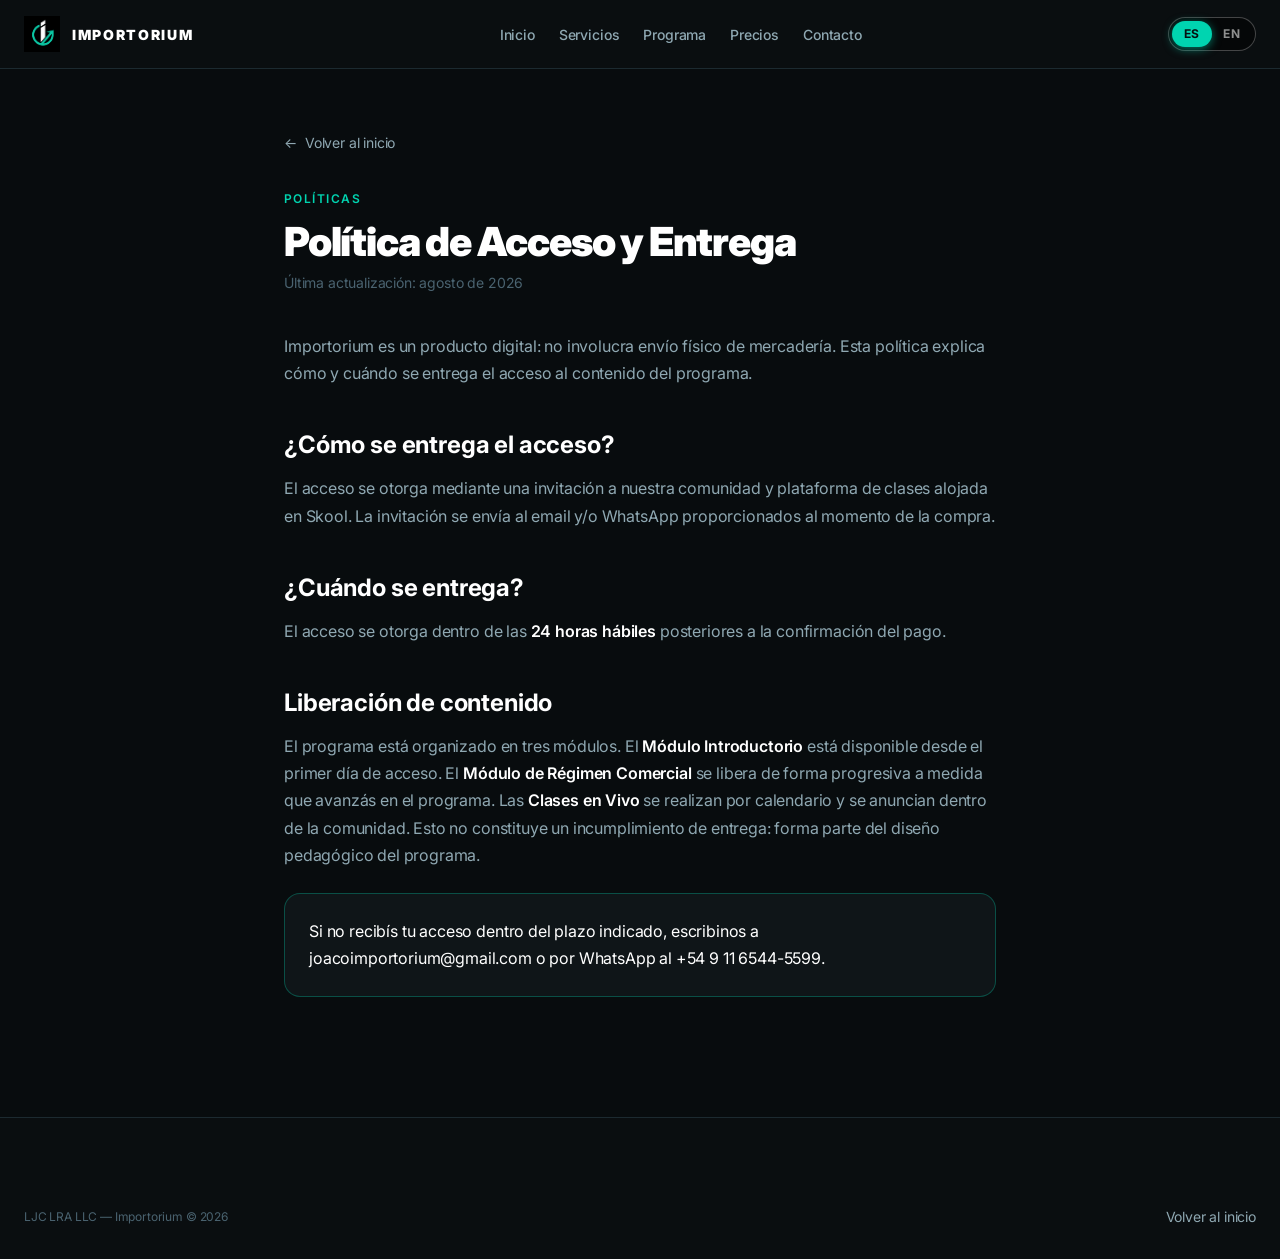
==== politica-acceso-entrega.html @ 56c343ae "v2" ====
<!DOCTYPE html>
<html lang="es">
<head>
  <meta charset="UTF-8">
  <meta name="viewport" content="width=device-width, initial-scale=1.0">
  <meta name="description" content="Política de Acceso y Entrega de Importorium." data-i18n-attr="content:meta.description.acceso">
  <title data-i18n="meta.title.acceso">Política de Acceso y Entrega | Importorium</title>

  <link rel="preconnect" href="https://fonts.googleapis.com">
  <link rel="preconnect" href="https://fonts.gstatic.com" crossorigin>
  <link href="https://fonts.googleapis.com/css2?family=Inter:wght@300;400;500;600;700;800;900&display=swap" rel="stylesheet">

  <link rel="stylesheet" href="css/reset.css">
  <link rel="stylesheet" href="css/tokens.css">
  <link rel="stylesheet" href="css/base.css">
  <link rel="stylesheet" href="css/navbar.css?v=2">
  <link rel="stylesheet" href="css/legal.css">
  <link rel="stylesheet" href="css/footer.css">
  <link rel="stylesheet" href="css/utilities.css">

  <link rel="icon" type="image/png" href="assets/logo.png">
</head>
<body>

  <header class="navbar" id="navbar">
    <div class="container navbar__inner">
      <a href="index.html#inicio" class="navbar__logo">
        <img src="assets/logo.png" alt="Importorium Logo" class="navbar__logo-img">
        <span class="navbar__logo-text">IMPORTORIUM</span>
      </a>
      <nav class="navbar__nav" aria-label="Navegación principal" data-i18n-attr="aria-label:common.nav_aria">
        <ul class="navbar__links">
          <li><a href="index.html#inicio" class="navbar__link" data-i18n="common.nav.inicio">Inicio</a></li>
          <li><a href="index.html#servicios" class="navbar__link" data-i18n="common.nav.servicios">Servicios</a></li>
          <li><a href="index.html#programa" class="navbar__link" data-i18n="common.nav.programa">Programa</a></li>
          <li><a href="index.html#precios" class="navbar__link" data-i18n="common.nav.precios">Precios</a></li>
          <li><a href="index.html#contacto" class="navbar__link" data-i18n="common.nav.contacto">Contacto</a></li>
        </ul>
      </nav>
      <div class="navbar__actions">
        <div class="lang-switch" role="group" aria-label="Seleccionar idioma" data-i18n-attr="aria-label:common.lang_group_aria">
          <span class="lang-switch__thumb" aria-hidden="true"></span>
          <button type="button" class="lang-switch__btn" data-lang="es">ES</button>
          <button type="button" class="lang-switch__btn" data-lang="en">EN</button>
        </div>
        <button class="navbar__hamburger" aria-label="Abrir menú" aria-expanded="false" data-i18n-attr="aria-label:common.hamburger_aria">
          <span></span><span></span><span></span>
        </button>
      </div>
    </div>
  </header>

  <main class="legal">
    <div class="legal__container">
      <a href="index.html#inicio" class="legal__back">← <span data-i18n="legal.back">Volver al inicio</span></a>
      <span class="legal__eyebrow" data-i18n="legal.eyebrow_politicas">Políticas</span>
      <h1 class="legal__title" data-i18n="acceso.h1">Política de Acceso y Entrega</h1>
      <p class="legal__updated" data-i18n="legal.updated">Última actualización: agosto de 2026</p>

      <div class="legal__body">
        <p data-i18n="acceso.p_intro">
          Importorium es un producto digital: no involucra envío físico de mercadería.
          Esta política explica cómo y cuándo se entrega el acceso al contenido del programa.
        </p>

        <h2 data-i18n="acceso.h2_como">¿Cómo se entrega el acceso?</h2>
        <p data-i18n="acceso.p_como">
          El acceso se otorga mediante una invitación a nuestra comunidad y plataforma de
          clases alojada en Skool. La invitación se envía al email y/o WhatsApp
          proporcionados al momento de la compra.
        </p>

        <h2 data-i18n="acceso.h2_cuando">¿Cuándo se entrega?</h2>
        <p data-i18n="acceso.p_cuando">
          El acceso se otorga dentro de las <strong>24 horas hábiles</strong> posteriores
          a la confirmación del pago.
        </p>

        <h2 data-i18n="acceso.h2_liberacion">Liberación de contenido</h2>
        <p data-i18n="acceso.p_liberacion">
          El programa está organizado en tres módulos. El <strong>Módulo Introductorio</strong>
          está disponible desde el primer día de acceso. El <strong>Módulo de Régimen
          Comercial</strong> se libera de forma progresiva a medida que avanzás en el
          programa. Las <strong>Clases en Vivo</strong> se realizan por calendario y se
          anuncian dentro de la comunidad. Esto no constituye un incumplimiento de entrega:
          forma parte del diseño pedagógico del programa.
        </p>

        <div class="legal__callout">
          <p data-i18n="acceso.callout">
            Si no recibís tu acceso dentro del plazo indicado, escribinos a
            <a href="mailto:joacoimportorium@gmail.com" class="hero__link">joacoimportorium@gmail.com</a>
            o por WhatsApp al
            <a href="https://wa.me/5491165445599" target="_blank" rel="noopener" class="hero__link">+54 9 11 6544-5599</a>.
          </p>
        </div>
      </div>
    </div>
  </main>

  <footer class="footer">
    <div class="container">
      <div class="footer__bottom">
        <span class="footer__legal-name"><span data-i18n="common.footer.placeholder_razon">LJC LRA LLC</span><span data-i18n="common.footer.copyright"> — Importorium © 2026</span></span>
        <a href="index.html#inicio" class="footer__link" data-i18n="common.footer.back_home">Volver al inicio</a>
      </div>
    </div>
  </footer>

  <script src="js/i18n.js"></script>
  <script src="js/main.js"></script>
</body>
</html>
---- css/tokens.css ----
:root {
  /* Backgrounds */
  --color-bg-base:       #080C0E;
  --color-bg-card:       #0F1518;
  --color-bg-card-alt:   #131A1E;
  --color-bg-nav:        #0A0E10;

  /* Brand / Accent */
  --color-accent:        #00D4B0;
  --color-accent-hover:  #00BFA0;
  --color-accent-glow:   rgba(0, 212, 176, 0.15);

  /* Texto */
  --color-text-primary:  #FFFFFF;
  --color-text-secondary:#8FA8B2;
  --color-text-muted:    #4A6370;

  /* Bordes */
  --color-border:        #1C2A30;
  --color-border-accent: rgba(0, 212, 176, 0.3);

  /* Estados */
  --color-star:          #00D4B0;

  /* Gradientes */
  --gradient-hero-overlay: linear-gradient(
    to right,
    rgba(8, 12, 14, 1) 0%,
    rgba(8, 12, 14, 0.85) 40%,
    rgba(8, 12, 14, 0) 70%
  );
  --gradient-glow-teal: radial-gradient(
    ellipse at center,
    rgba(0, 212, 176, 0.12) 0%,
    transparent 70%
  );

  /* Typography */
  --font-family-base: 'Inter', -apple-system, BlinkMacSystemFont, sans-serif;

  --text-xs:    0.75rem;
  --text-sm:    0.875rem;
  --text-base:  1rem;
  --text-md:    1.125rem;
  --text-lg:    1.25rem;
  --text-xl:    1.5rem;
  --text-2xl:   2rem;
  --text-3xl:   2.5rem;
  --text-4xl:   3rem;
  --text-5xl:   3.75rem;
  --text-hero:  4.25rem;

  --font-regular:    400;
  --font-medium:     500;
  --font-semibold:   600;
  --font-bold:       700;
  --font-extrabold:  800;
  --font-black:      900;

  --lh-tight:   1.1;
  --lh-snug:    1.25;
  --lh-normal:  1.5;
  --lh-relaxed: 1.7;

  --ls-tight:   -0.03em;
  --ls-normal:  -0.01em;
  --ls-wide:    0.05em;
  --ls-widest:  0.12em;

  /* Spacing (8px system) */
  --space-1:   0.25rem;
  --space-2:   0.5rem;
  --space-3:   0.75rem;
  --space-4:   1rem;
  --space-5:   1.25rem;
  --space-6:   1.5rem;
  --space-8:   2rem;
  --space-10:  2.5rem;
  --space-12:  3rem;
  --space-16:  4rem;
  --space-20:  5rem;
  --space-24:  6rem;

  /* Border radius */
  --radius-sm:   6px;
  --radius-md:   10px;
  --radius-lg:   16px;
  --radius-xl:   24px;
  --radius-full: 9999px;

  /* Shadows */
  --shadow-card: 0 4px 24px rgba(0, 0, 0, 0.4);
  --shadow-accent: 0 0 24px rgba(0, 212, 176, 0.25);
  --shadow-btn:  0 4px 20px rgba(0, 212, 176, 0.35);

  /* Container */
  --container-max: 1280px;
  --container-padding: 1.5rem;
}
---- css/base.css ----
body {
  font-family: var(--font-family-base);
  background-color: var(--color-bg-base);
  color: var(--color-text-primary);
  font-size: var(--text-base);
  line-height: var(--lh-normal);
  letter-spacing: var(--ls-normal);
}

.container {
  width: 100%;
  max-width: var(--container-max);
  margin-inline: auto;
  padding-inline: var(--container-padding);
}

/* Buttons */
.btn {
  display: inline-flex;
  align-items: center;
  gap: var(--space-2);
  font-family: var(--font-family-base);
  font-weight: var(--font-semibold);
  border-radius: var(--radius-md);
  cursor: pointer;
  transition: all 0.2s ease;
  white-space: nowrap;
  letter-spacing: var(--ls-normal);
  border: none;
}

.btn--sm {
  padding: var(--space-2) var(--space-4);
  font-size: var(--text-sm);
  border-radius: var(--radius-md);
}

.btn--lg {
  padding: 0.875rem var(--space-8);
  font-size: var(--text-base);
  border-radius: var(--radius-md);
}

.btn--primary {
  background-color: var(--color-accent);
  color: #051010;
  box-shadow: var(--shadow-btn);
}

.btn--primary:hover {
  background-color: var(--color-accent-hover);
  box-shadow: 0 6px 28px rgba(0, 212, 176, 0.45);
  transform: translateY(-1px);
}

.btn--primary:active {
  transform: translateY(0);
}

.btn--ghost {
  background-color: transparent;
  color: var(--color-text-primary);
  border: none;
}

.btn--ghost:hover {
  color: var(--color-accent);
}

.btn svg {
  flex-shrink: 0;
}

/* Scroll animations */
[data-animate] {
  opacity: 0;
  transform: translateY(20px);
  transition: opacity 0.6s ease, transform 0.6s ease;
}

[data-animate].is-visible {
  opacity: 1;
  transform: translateY(0);
}

[data-animate]:nth-child(1) { transition-delay: 0ms; }
[data-animate]:nth-child(2) { transition-delay: 80ms; }
[data-animate]:nth-child(3) { transition-delay: 160ms; }
[data-animate]:nth-child(4) { transition-delay: 240ms; }

@media (prefers-reduced-motion: reduce) {
  [data-animate] {
    opacity: 1;
    transform: none;
    transition: none;
  }
}
---- css/navbar.css ----
.navbar {
  position: fixed;
  top: 0;
  left: 0;
  right: 0;
  z-index: 100;
  background-color: var(--color-bg-nav);
  border-bottom: 1px solid var(--color-border);
  transition: background-color 0.3s ease, box-shadow 0.3s ease;
}

.navbar--scrolled {
  background-color: rgba(8, 12, 14, 0.95);
  backdrop-filter: blur(12px);
  -webkit-backdrop-filter: blur(12px);
  box-shadow: 0 4px 30px rgba(0, 0, 0, 0.5);
}

.navbar__inner {
  display: flex;
  align-items: center;
  justify-content: space-between;
  height: 68px;
  gap: var(--space-8);
}

.navbar__logo {
  display: flex;
  align-items: center;
  gap: var(--space-3);
  flex-shrink: 0;
  text-decoration: none;
}

.navbar__logo-img {
  width: 36px;
  height: 36px;
}

.navbar__logo-text {
  font-size: var(--text-sm);
  font-weight: var(--font-black);
  letter-spacing: var(--ls-widest);
  color: var(--color-text-primary);
  text-transform: uppercase;
}

.navbar__nav {
  display: flex;
  flex: 1;
  justify-content: center;
}

.navbar__links {
  display: flex;
  align-items: center;
  gap: var(--space-6);
}

.navbar__link {
  font-size: var(--text-sm);
  font-weight: var(--font-medium);
  color: var(--color-text-secondary);
  text-decoration: none;
  transition: color 0.2s ease;
  padding-block: var(--space-2);
  position: relative;
}

.navbar__link:hover {
  color: var(--color-text-primary);
}

.navbar__link--active {
  color: var(--color-accent);
}

.navbar__link--active::after {
  content: '';
  position: absolute;
  bottom: -4px;
  left: 0;
  right: 0;
  height: 2px;
  background: var(--color-accent);
  border-radius: var(--radius-full);
}

.navbar__actions {
  display: flex;
  align-items: center;
  gap: var(--space-4);
  flex-shrink: 0;
}

.navbar__login {
  font-size: var(--text-sm);
  font-weight: var(--font-medium);
  color: var(--color-text-secondary);
  transition: color 0.2s ease;
}

.navbar__login:hover {
  color: var(--color-text-primary);
}

.lang-switch {
  position: relative;
  display: flex;
  align-items: center;
  width: 88px;
  height: 34px;
  background-color: #050708;
  border: 1px solid rgba(255, 255, 255, 0.25);
  border-radius: var(--radius-full);
  padding: 3px;
  flex-shrink: 0;
  isolation: isolate;
}

.lang-switch__thumb {
  position: absolute;
  top: 3px;
  left: 3px;
  width: calc(50% - 3px);
  height: calc(100% - 6px);
  background-color: var(--color-accent);
  border-radius: var(--radius-full);
  box-shadow: 0 2px 10px rgba(0, 212, 176, 0.55);
  transition: transform 0.25s cubic-bezier(0.4, 0, 0.2, 1);
  z-index: 0;
  pointer-events: none;
}

.lang-switch--en .lang-switch__thumb {
  transform: translateX(100%);
}

.lang-switch__btn {
  position: relative;
  z-index: 1;
  flex: 1;
  display: flex;
  align-items: center;
  justify-content: center;
  height: 100%;
  font-size: var(--text-xs);
  font-weight: var(--font-bold);
  letter-spacing: var(--ls-wide);
  color: rgba(255, 255, 255, 0.55);
  border-radius: var(--radius-full);
  outline: none;
  transition: color 0.25s ease;
}

.lang-switch__btn:hover {
  color: #ffffff;
}

.lang-switch__btn:focus-visible {
  box-shadow: 0 0 0 2px var(--color-bg-nav), 0 0 0 4px var(--color-accent);
}

.lang-switch__btn.is-active {
  color: #051010;
}

.lang-switch__btn.is-active:hover {
  color: #051010;
}

.navbar__hamburger {
  display: none;
  flex-direction: column;
  gap: 5px;
  padding: var(--space-2);
}

.navbar__hamburger span {
  display: block;
  width: 22px;
  height: 2px;
  background: var(--color-text-primary);
  border-radius: var(--radius-full);
  transition: all 0.3s ease;
}

.navbar__hamburger--open span:nth-child(1) {
  transform: rotate(45deg) translate(5px, 5px);
}

.navbar__hamburger--open span:nth-child(2) {
  opacity: 0;
}

.navbar__hamburger--open span:nth-child(3) {
  transform: rotate(-45deg) translate(5px, -5px);
}

@media (max-width: 900px) {
  .navbar__nav { display: none; }
  .navbar__actions { gap: var(--space-3); }
  .navbar__login { display: none; }
  .navbar__hamburger { display: flex; }

  .navbar__nav--open {
    display: flex;
    flex-direction: column;
    position: absolute;
    top: 68px;
    left: 0;
    right: 0;
    background: var(--color-bg-nav);
    border-bottom: 1px solid var(--color-border);
    padding: var(--space-6) var(--space-6);
    gap: var(--space-5);
  }

  .navbar__nav--open .navbar__links {
    flex-direction: column;
    align-items: flex-start;
    gap: var(--space-4);
  }
}
---- css/legal.css ----
.legal {
  padding-block: calc(68px + var(--space-16)) var(--space-24);
}

.legal__container {
  max-width: 760px;
  margin-inline: auto;
  padding-inline: var(--container-padding);
}

.legal__eyebrow {
  display: inline-block;
  font-size: var(--text-xs);
  font-weight: var(--font-semibold);
  letter-spacing: var(--ls-widest);
  text-transform: uppercase;
  color: var(--color-accent);
  margin-bottom: var(--space-3);
}

.legal__title {
  font-size: var(--text-3xl);
  font-weight: var(--font-black);
  letter-spacing: var(--ls-tight);
  line-height: var(--lh-tight);
  color: var(--color-text-primary);
  margin-bottom: var(--space-2);
}

.legal__updated {
  font-size: var(--text-sm);
  color: var(--color-text-muted);
  margin-bottom: var(--space-10);
}

.legal__body h2 {
  font-size: var(--text-xl);
  font-weight: var(--font-bold);
  color: var(--color-text-primary);
  margin-top: var(--space-10);
  margin-bottom: var(--space-3);
}

.legal__body p {
  font-size: var(--text-base);
  color: var(--color-text-secondary);
  line-height: var(--lh-relaxed);
  margin-bottom: var(--space-4);
}

.legal__body ul {
  display: flex;
  flex-direction: column;
  gap: var(--space-2);
  margin-bottom: var(--space-4);
  padding-left: var(--space-5);
}

.legal__body li {
  font-size: var(--text-base);
  color: var(--color-text-secondary);
  line-height: var(--lh-relaxed);
  list-style: disc;
}

.legal__body strong {
  color: var(--color-text-primary);
  font-weight: var(--font-semibold);
}

.legal__callout {
  background-color: var(--color-bg-card);
  border: 1px solid var(--color-border-accent);
  border-radius: var(--radius-lg);
  padding: var(--space-6);
  margin-block: var(--space-6);
}

.legal__callout p {
  margin-bottom: 0;
  color: var(--color-text-primary);
}

.legal__back {
  display: flex;
  width: fit-content;
  align-items: center;
  gap: var(--space-2);
  font-size: var(--text-sm);
  color: var(--color-text-secondary);
  margin-bottom: var(--space-8);
}

.legal__back:hover {
  color: var(--color-accent);
}

.placeholder {
  color: #E0A93B;
  font-weight: var(--font-semibold);
}
---- css/footer.css ----
.footer {
  background-color: var(--color-bg-nav);
  border-top: 1px solid var(--color-border);
  padding-block: var(--space-16) var(--space-8);
}

.footer__grid {
  display: grid;
  grid-template-columns: 1.2fr 1fr 1fr 1fr;
  gap: var(--space-8);
  padding-bottom: var(--space-10);
  border-bottom: 1px solid var(--color-border);
}

.footer__brand {
  display: flex;
  flex-direction: column;
  gap: var(--space-3);
}

.footer__logo {
  display: flex;
  align-items: center;
  gap: var(--space-3);
}

.footer__logo-img {
  width: 30px;
  height: 30px;
}

.footer__logo-text {
  font-size: var(--text-sm);
  font-weight: var(--font-black);
  letter-spacing: var(--ls-widest);
  color: var(--color-text-primary);
  text-transform: uppercase;
}

.footer__tagline {
  font-size: var(--text-sm);
  color: var(--color-text-secondary);
  line-height: var(--lh-relaxed);
  max-width: 280px;
}

.footer__col-title {
  font-size: var(--text-xs);
  font-weight: var(--font-semibold);
  letter-spacing: var(--ls-widest);
  text-transform: uppercase;
  color: var(--color-text-muted);
  margin-bottom: var(--space-4);
}

.footer__links {
  display: flex;
  flex-direction: column;
  gap: var(--space-3);
}

.footer__link {
  font-size: var(--text-sm);
  color: var(--color-text-secondary);
  transition: color 0.2s ease;
}

.footer__link:hover {
  color: var(--color-accent);
}

.footer__contact-item {
  display: flex;
  flex-direction: column;
  gap: var(--space-1);
}

.footer__contact-label {
  font-size: var(--text-xs);
  font-weight: var(--font-semibold);
  letter-spacing: var(--ls-wide);
  text-transform: uppercase;
  color: var(--color-text-muted);
}

.footer__legal-info {
  margin-bottom: var(--space-5);
}

.footer__legal-entity {
  display: block;
  font-size: var(--text-sm);
  font-weight: var(--font-bold);
  color: var(--color-accent);
  letter-spacing: var(--ls-normal);
  margin-bottom: var(--space-2);
}

.footer__legal-meta {
  display: block;
  font-size: var(--text-xs);
  color: var(--color-text-muted);
  line-height: var(--lh-relaxed);
}

.footer__bottom {
  display: flex;
  align-items: center;
  justify-content: space-between;
  gap: var(--space-4);
  flex-wrap: wrap;
  padding-top: var(--space-6);
  font-size: var(--text-xs);
  color: var(--color-text-muted);
}

.footer__legal-name {
  color: var(--color-text-muted);
}

@media (max-width: 900px) {
  .footer__grid {
    grid-template-columns: repeat(2, 1fr);
    gap: var(--space-8) var(--space-6);
  }
}

@media (max-width: 560px) {
  .footer__grid {
    grid-template-columns: 1fr;
  }
  .footer__bottom {
    flex-direction: column;
    align-items: flex-start;
  }
}
---- css/utilities.css ----
.sr-only {
  position: absolute;
  width: 1px;
  height: 1px;
  padding: 0;
  margin: -1px;
  overflow: hidden;
  clip: rect(0, 0, 0, 0);
  white-space: nowrap;
  border: 0;
}

.text-accent { color: var(--color-accent); }
.text-secondary { color: var(--color-text-secondary); }

.flex { display: flex; }
.flex-center { display: flex; align-items: center; justify-content: center; }
.flex-between { display: flex; align-items: center; justify-content: space-between; }

.mt-auto { margin-top: auto; }
.mx-auto { margin-inline: auto; }
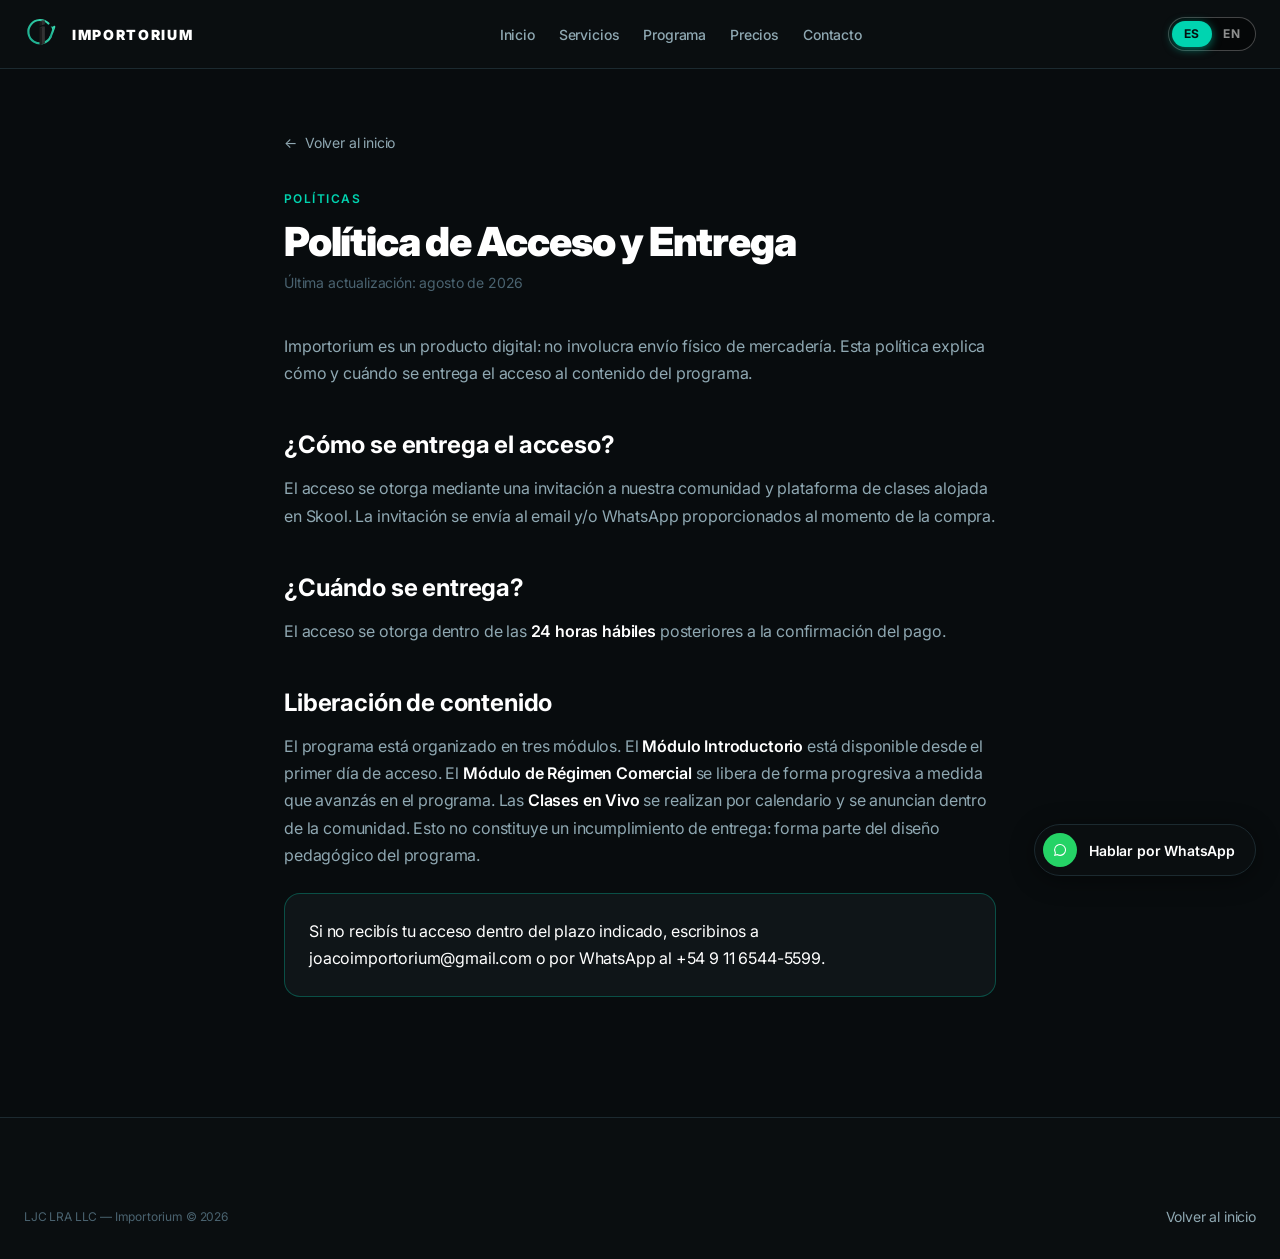
==== commit 611d1229: "carru de videos" ====
--- a/politica-acceso-entrega.html
+++ b/politica-acceso-entrega.html
@@ -17,15 +17,16 @@
   <link rel="stylesheet" href="css/legal.css">
   <link rel="stylesheet" href="css/footer.css">
   <link rel="stylesheet" href="css/utilities.css">
+  <link rel="stylesheet" href="css/whatsapp-float.css">
 
-  <link rel="icon" type="image/png" href="assets/logo.png">
+  <link rel="icon" type="image/svg+xml" href="assets/logo.svg">
 </head>
 <body>
 
   <header class="navbar" id="navbar">
     <div class="container navbar__inner">
       <a href="index.html#inicio" class="navbar__logo">
-        <img src="assets/logo.png" alt="Importorium Logo" class="navbar__logo-img">
+        <img src="assets/logo.svg" alt="Importorium Logo" class="navbar__logo-img">
         <span class="navbar__logo-text">IMPORTORIUM</span>
       </a>
       <nav class="navbar__nav" aria-label="Navegación principal" data-i18n-attr="aria-label:common.nav_aria">
@@ -107,6 +108,20 @@
     </div>
   </footer>
 
+  <a
+    href="https://wa.me/5491165445599?text=Hola!%20Estoy%20interesado%20en%20aprender%20a%20importar"
+    target="_blank"
+    rel="noopener"
+    class="whatsapp-float"
+    aria-label="Hablar por WhatsApp"
+    data-i18n-attr="aria-label:common.whatsapp_float"
+  >
+    <span class="whatsapp-float__icon" aria-hidden="true">
+      <svg width="18" height="18" viewBox="0 0 24 24" fill="none"><path d="M17.6 6.32A7.85 7.85 0 0 0 12.05 4a7.94 7.94 0 0 0-6.9 11.9L4 20l4.2-1.1a7.9 7.9 0 0 0 3.85 1h.01a7.94 7.94 0 0 0 5.54-13.58ZM12.06 18.4h-.01a6.57 6.57 0 0 1-3.36-.92l-.24-.14-2.5.65.67-2.44-.16-.25a6.6 6.6 0 1 1 12.24-3.5 6.55 6.55 0 0 1-6.64 6.6Z" fill="currentColor"/></svg>
+    </span>
+    <span class="whatsapp-float__label" data-i18n="common.whatsapp_float">Hablar por WhatsApp</span>
+  </a>
+
   <script src="js/i18n.js"></script>
   <script src="js/main.js"></script>
 </body>
--- a/css/whatsapp-float.css
+++ b/css/whatsapp-float.css
@@ -0,0 +1,50 @@
+.whatsapp-float {
+  position: fixed;
+  right: var(--space-6);
+  bottom: var(--space-6);
+  z-index: 200;
+  display: inline-flex;
+  align-items: center;
+  gap: var(--space-3);
+  padding: var(--space-2);
+  padding-right: var(--space-5);
+  background-color: var(--color-bg-nav);
+  border: 1px solid var(--color-border);
+  border-radius: var(--radius-full);
+  box-shadow: var(--shadow-card);
+  text-decoration: none;
+  color: var(--color-text-primary);
+  font-size: var(--text-sm);
+  font-weight: var(--font-semibold);
+  transition: transform 0.2s ease, box-shadow 0.2s ease, border-color 0.2s ease;
+}
+
+.whatsapp-float:hover {
+  transform: translateY(-2px);
+  border-color: rgba(37, 211, 102, 0.4);
+  box-shadow: var(--shadow-card), 0 0 24px rgba(37, 211, 102, 0.25);
+}
+
+.whatsapp-float__icon {
+  display: flex;
+  align-items: center;
+  justify-content: center;
+  width: 34px;
+  height: 34px;
+  border-radius: 50%;
+  background-color: #25D366;
+  color: #fff;
+  flex-shrink: 0;
+}
+
+@media (max-width: 480px) {
+  .whatsapp-float {
+    right: var(--space-4);
+    bottom: var(--space-4);
+    padding: var(--space-2);
+  }
+
+  .whatsapp-float__label {
+    display: none;
+  }
+}
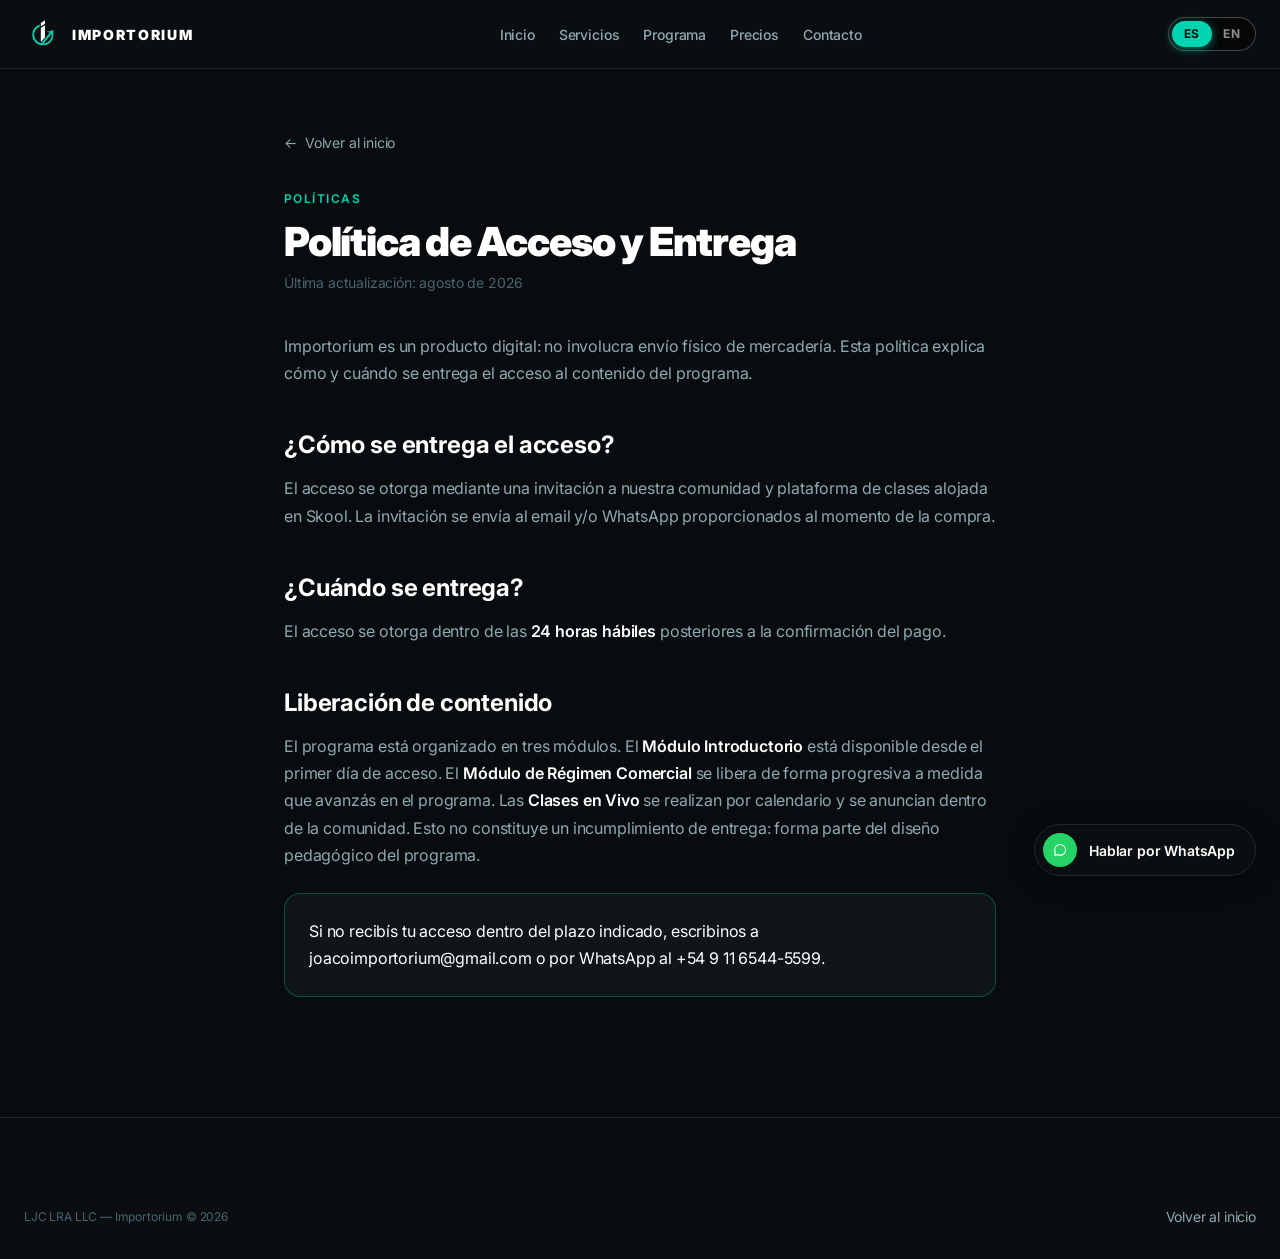
==== commit 0c13a51c: "logo fixed" ====
--- a/politica-acceso-entrega.html
+++ b/politica-acceso-entrega.html
@@ -19,14 +19,14 @@
   <link rel="stylesheet" href="css/utilities.css">
   <link rel="stylesheet" href="css/whatsapp-float.css">
 
-  <link rel="icon" type="image/svg+xml" href="assets/logo.svg">
+  <link rel="icon" type="image/png" href="assets/logo.png">
 </head>
 <body>
 
   <header class="navbar" id="navbar">
     <div class="container navbar__inner">
       <a href="index.html#inicio" class="navbar__logo">
-        <img src="assets/logo.svg" alt="Importorium Logo" class="navbar__logo-img">
+        <img src="assets/logo.png" alt="Importorium Logo" class="navbar__logo-img">
         <span class="navbar__logo-text">IMPORTORIUM</span>
       </a>
       <nav class="navbar__nav" aria-label="Navegación principal" data-i18n-attr="aria-label:common.nav_aria">
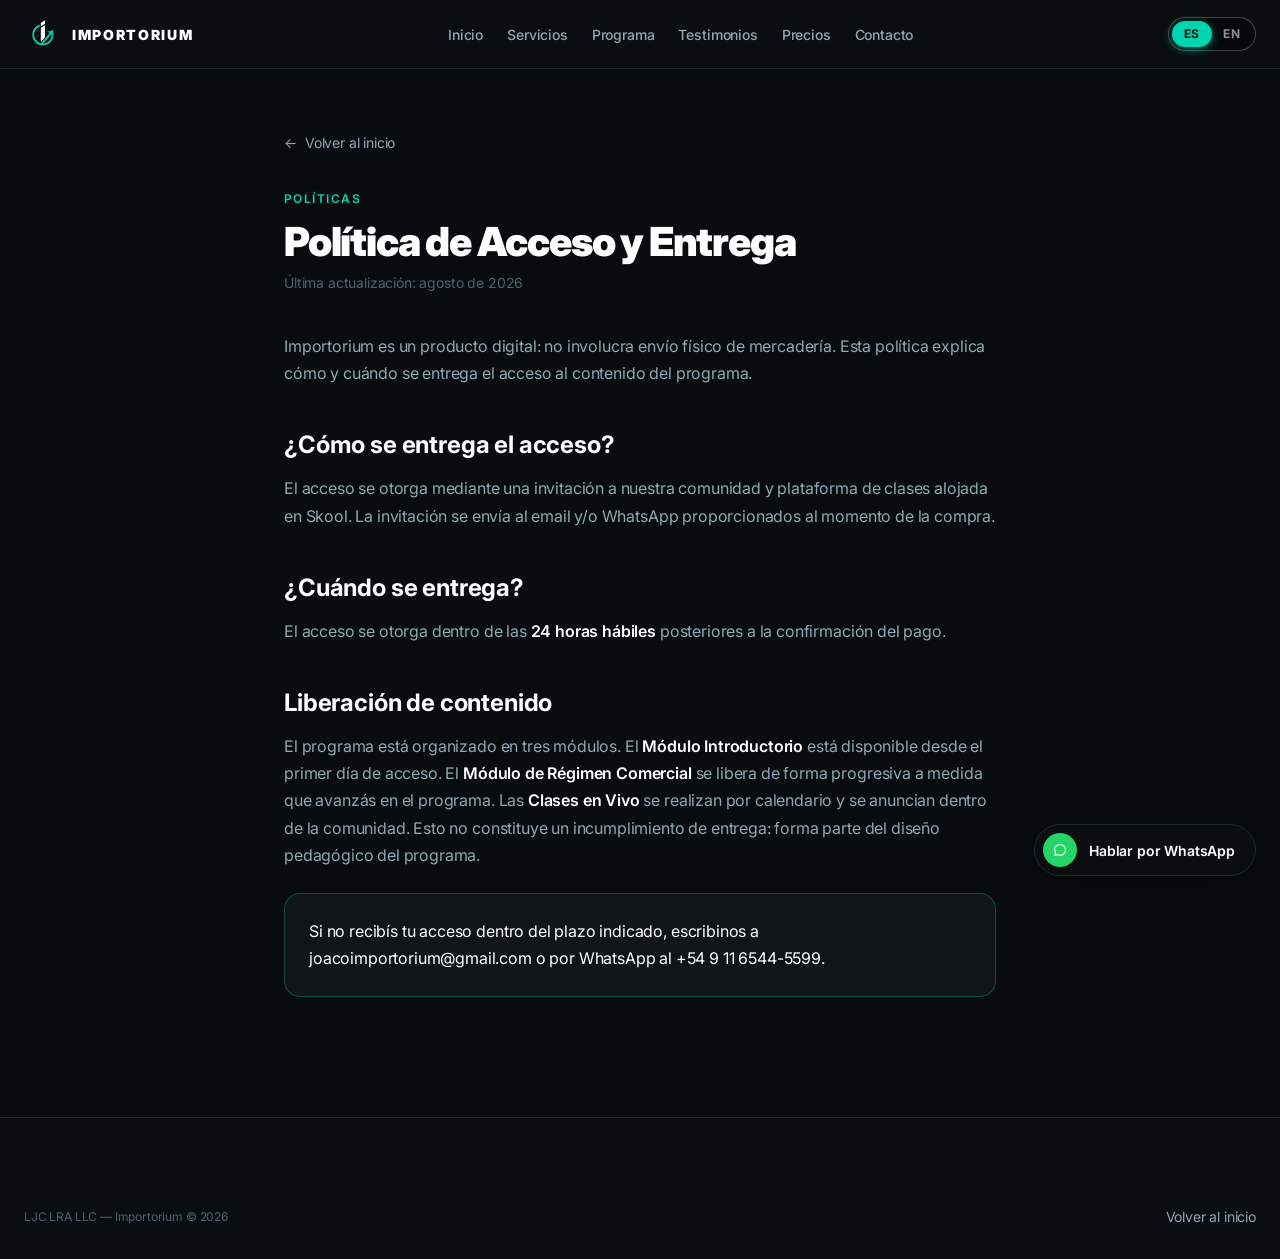
==== commit 1a6ed71a: "v5" ====
--- a/politica-acceso-entrega.html
+++ b/politica-acceso-entrega.html
@@ -34,6 +34,7 @@
           <li><a href="index.html#inicio" class="navbar__link" data-i18n="common.nav.inicio">Inicio</a></li>
           <li><a href="index.html#servicios" class="navbar__link" data-i18n="common.nav.servicios">Servicios</a></li>
           <li><a href="index.html#programa" class="navbar__link" data-i18n="common.nav.programa">Programa</a></li>
+          <li><a href="index.html#resenas" class="navbar__link" data-i18n="common.nav.testimonios">Testimonios</a></li>
           <li><a href="index.html#precios" class="navbar__link" data-i18n="common.nav.precios">Precios</a></li>
           <li><a href="index.html#contacto" class="navbar__link" data-i18n="common.nav.contacto">Contacto</a></li>
         </ul>
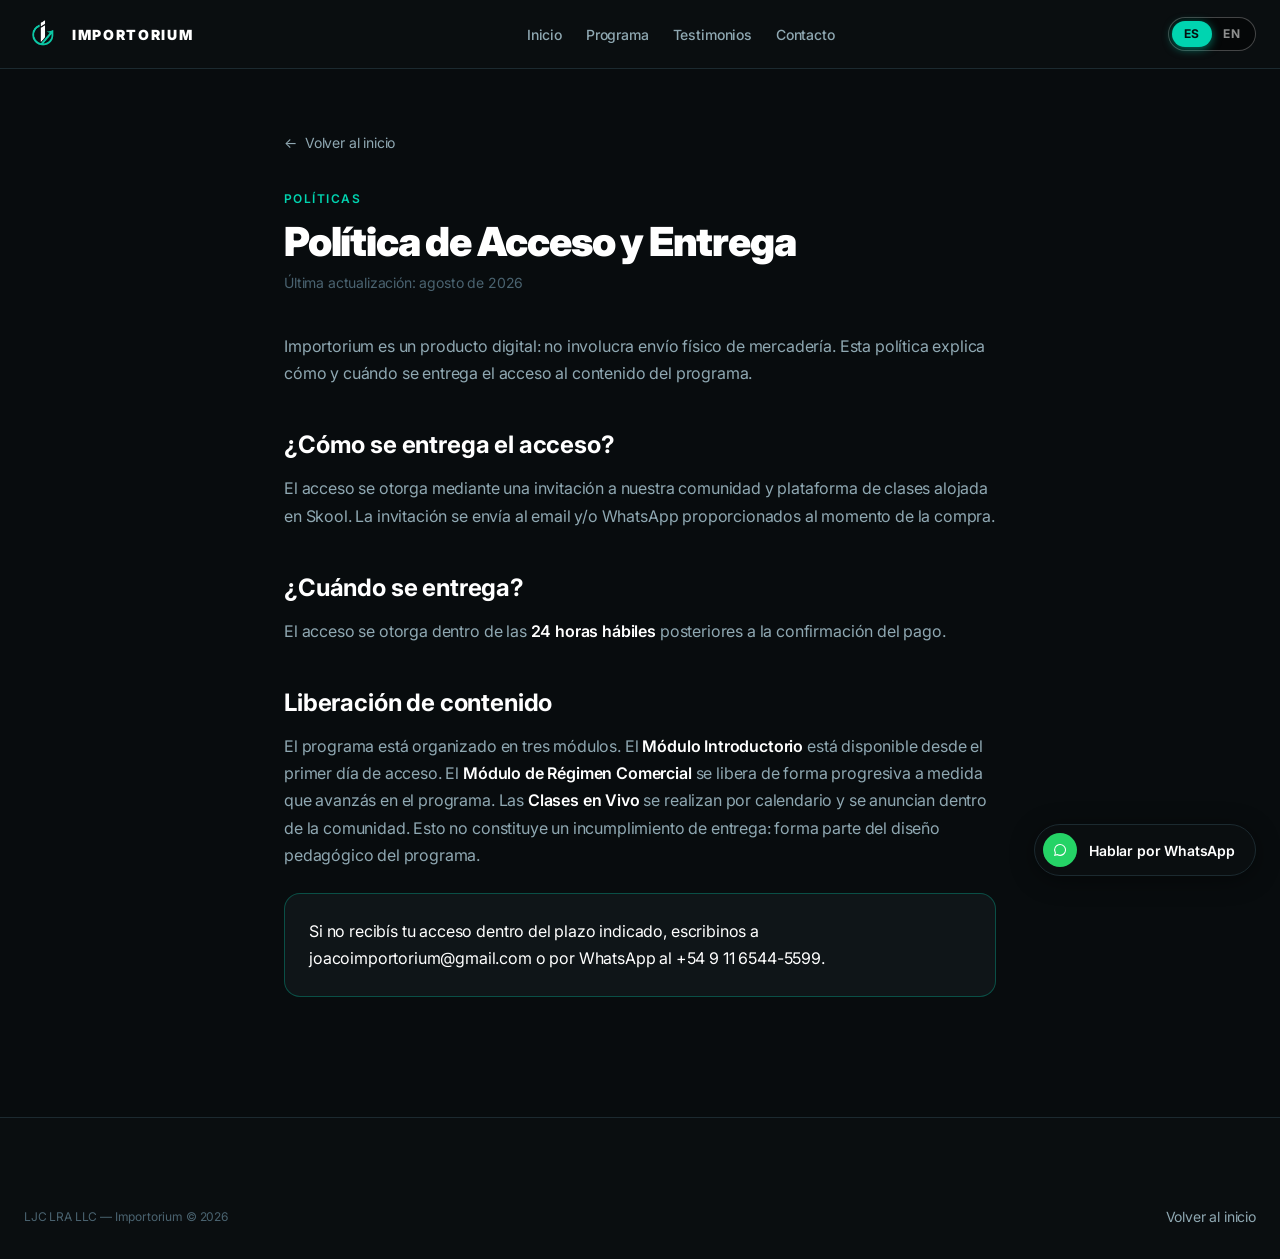
==== commit 8e1e0d9b: "header fixed" ====
--- a/politica-acceso-entrega.html
+++ b/politica-acceso-entrega.html
@@ -32,10 +32,8 @@
       <nav class="navbar__nav" aria-label="Navegación principal" data-i18n-attr="aria-label:common.nav_aria">
         <ul class="navbar__links">
           <li><a href="index.html#inicio" class="navbar__link" data-i18n="common.nav.inicio">Inicio</a></li>
-          <li><a href="index.html#servicios" class="navbar__link" data-i18n="common.nav.servicios">Servicios</a></li>
           <li><a href="index.html#programa" class="navbar__link" data-i18n="common.nav.programa">Programa</a></li>
           <li><a href="index.html#resenas" class="navbar__link" data-i18n="common.nav.testimonios">Testimonios</a></li>
-          <li><a href="index.html#precios" class="navbar__link" data-i18n="common.nav.precios">Precios</a></li>
           <li><a href="index.html#contacto" class="navbar__link" data-i18n="common.nav.contacto">Contacto</a></li>
         </ul>
       </nav>
